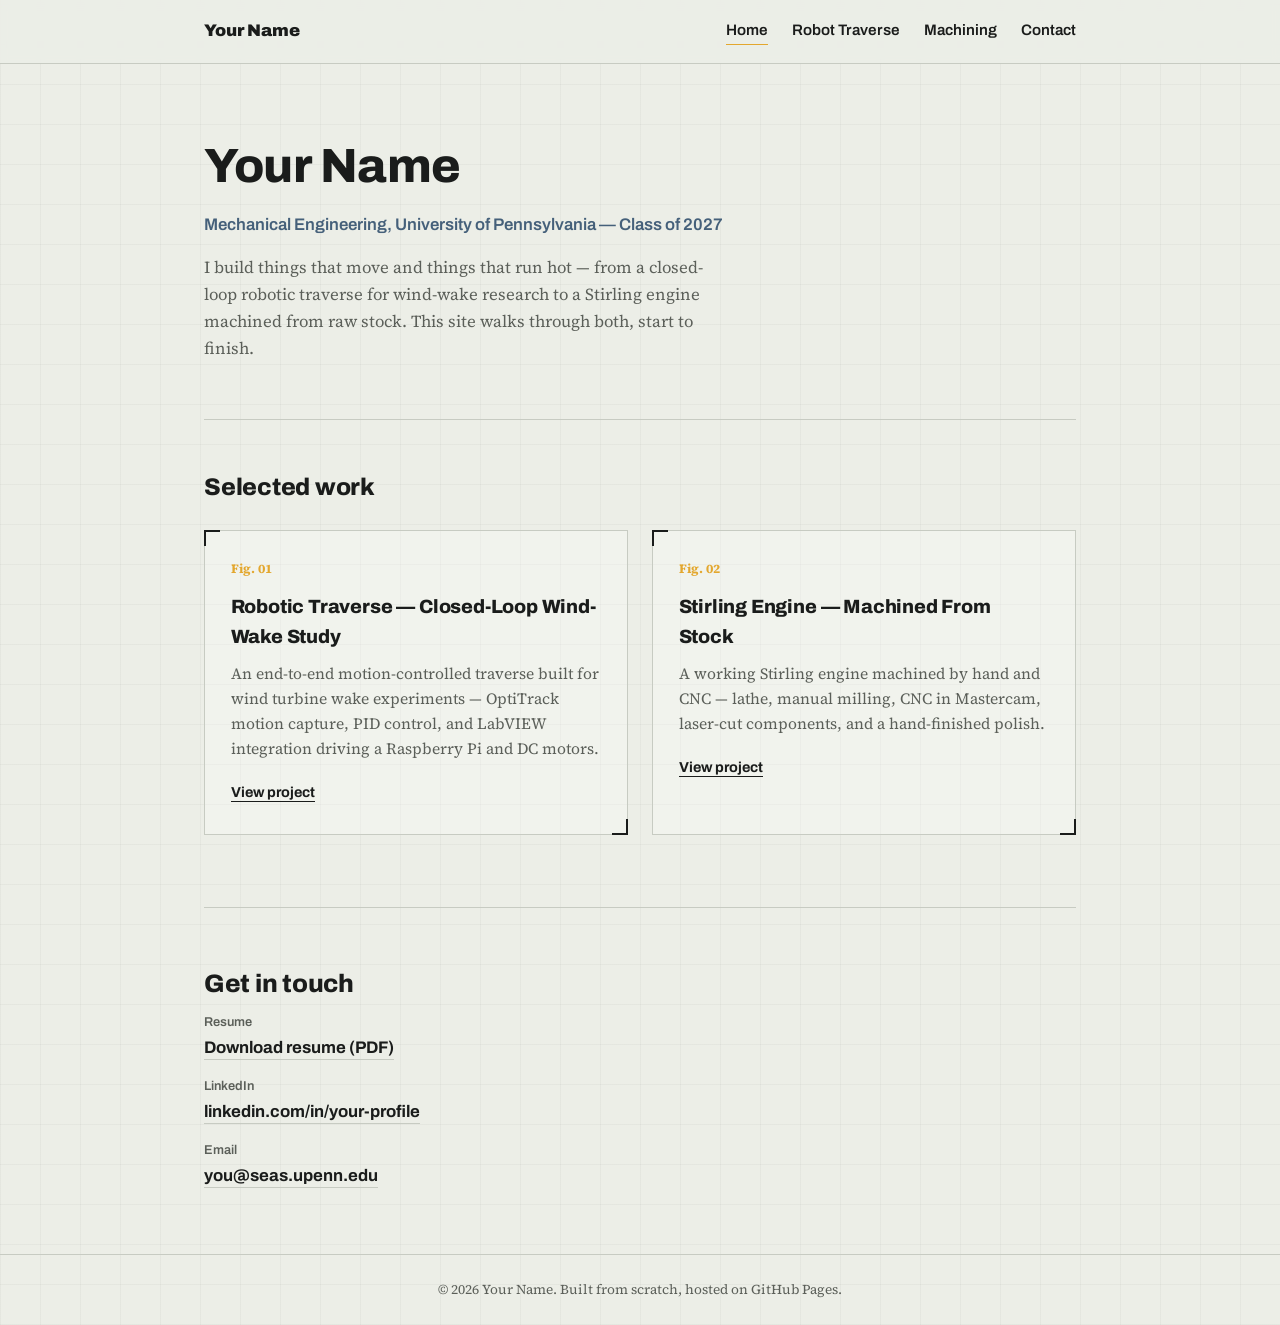
==== index.html @ 00d63936 "Add files via upload" ====
<!DOCTYPE html>
<html lang="en">
<head>
<meta charset="UTF-8">
<meta name="viewport" content="width=device-width, initial-scale=1">
<title>Your Name — Mechanical Engineering Portfolio</title>
<link rel="preconnect" href="https://fonts.googleapis.com">
<link href="https://fonts.googleapis.com/css2?family=Archivo:wght@400;600;700;800;900&family=Source+Serif+4:ital,wght@0,400;0,600;1,400&display=swap" rel="stylesheet">
<link rel="stylesheet" href="styles.css">
</head>
<body>

<header class="site-header">
  <div class="inner">
    <!-- REPLACE: your name -->
    <a class="wordmark" href="index.html">Your Name</a>
    <nav>
      <a href="index.html" aria-current="page">Home</a>
      <a href="robot.html">Robot Traverse</a>
      <a href="machining.html">Machining</a>
      <a href="index.html#contact">Contact</a>
    </nav>
  </div>
</header>

<main>

  <section class="hero">
    <!-- REPLACE: name + tagline + intro -->
    <h1>Your Name</h1>
    <p class="tagline">Mechanical Engineering, University of Pennsylvania — Class of 2027</p>
    <p class="intro">I build things that move and things that run hot — from a closed-loop robotic traverse for wind-wake research to a Stirling engine machined from raw stock. This site walks through both, start to finish.</p>
  </section>

  <section class="section-head">
    <h2>Selected work</h2>
  </section>

  <section class="projects-grid">

    <a class="spec-card" href="robot.html">
      <span class="fig-label">Fig. 01</span>
      <h3>Robotic Traverse — Closed-Loop Wind-Wake Study</h3>
      <!-- REPLACE: one or two sentence summary -->
      <p>An end-to-end motion-controlled traverse built for wind turbine wake experiments — OptiTrack motion capture, PID control, and LabVIEW integration driving a Raspberry Pi and DC motors.</p>
      <span class="card-cta">View project</span>
    </a>

    <a class="spec-card" href="machining.html">
      <span class="fig-label">Fig. 02</span>
      <h3>Stirling Engine — Machined From Stock</h3>
      <!-- REPLACE: one or two sentence summary -->
      <p>A working Stirling engine machined by hand and CNC — lathe, manual milling, CNC in Mastercam, laser-cut components, and a hand-finished polish.</p>
      <span class="card-cta">View project</span>
    </a>

  </section>

  <section class="contact-section" id="contact">
    <h2>Get in touch</h2>
    <ul class="contact-list">
      <li>
        <span class="label">Resume</span>
        <!-- REPLACE href with your resume PDF, e.g. "resume.pdf" -->
        <a href="resume.pdf">Download resume (PDF)</a>
      </li>
      <li>
        <span class="label">LinkedIn</span>
        <!-- REPLACE with your LinkedIn URL -->
        <a href="https://linkedin.com/in/your-profile" target="_blank" rel="noopener">linkedin.com/in/your-profile</a>
      </li>
      <li>
        <span class="label">Email</span>
        <!-- REPLACE with your email -->
        <a href="mailto:you@seas.upenn.edu">you@seas.upenn.edu</a>
      </li>
    </ul>
  </section>

</main>

<footer>&copy; 2026 Your Name. Built from scratch, hosted on GitHub Pages.</footer>

</body>
</html>
---- styles.css ----
/* ---------- Tokens ---------- */
:root{
  --paper:#ECEEE7;
  --paper-2:#E4E7DD;
  --ink:#1A1C1B;
  --ink-soft:#5B5F59;
  --line:#C7CBC2;
  --amber:#E3A72E;
  --steel:#45607A;
  --max:920px;
}

*{box-sizing:border-box;}
html{scroll-behavior:smooth;}
body{
  margin:0;
  background:
    repeating-linear-gradient(0deg, rgba(26,28,27,.035) 0 1px, transparent 1px 40px),
    repeating-linear-gradient(90deg, rgba(26,28,27,.035) 0 1px, transparent 1px 40px),
    var(--paper);
  color:var(--ink);
  font-family:"Source Serif 4", Georgia, serif;
  font-size:1.05rem;
  line-height:1.6;
}
h1,h2,h3,h4,.wordmark,.card-cta,nav a,.tag{
  font-family:"Archivo", Helvetica, Arial, sans-serif;
}
h1,h2,h3{
  font-weight:800;
  letter-spacing:-0.01em;
  margin:0 0 .5rem;
}
p{margin:0 0 1rem; max-width:64ch;}
a{color:var(--ink); text-decoration-color:var(--line);}
a:hover{text-decoration-color:var(--ink);}
:focus-visible{outline:2px solid var(--steel); outline-offset:3px;}

@media (prefers-reduced-motion: reduce){
  html{scroll-behavior:auto;}
  *{transition:none !important; animation:none !important;}
}

/* ---------- Header / nav ---------- */
.site-header{
  border-bottom:1px solid var(--line);
  background:rgba(236,238,231,.9);
  backdrop-filter:blur(4px);
  position:sticky; top:0; z-index:10;
}
.site-header .inner{
  max-width:var(--max);
  margin:0 auto;
  padding:1.1rem 1.5rem;
  display:flex;
  align-items:center;
  justify-content:space-between;
  gap:1rem;
  flex-wrap:wrap;
}
.wordmark{
  font-weight:900;
  font-size:1.05rem;
  text-decoration:none;
}
nav{display:flex; gap:1.5rem; flex-wrap:wrap;}
nav a{
  font-weight:600;
  font-size:.95rem;
  text-decoration:none;
  border-bottom:1px solid transparent;
  padding-bottom:2px;
}
nav a:hover, nav a[aria-current="page"]{border-bottom-color:var(--amber);}

main{max-width:var(--max); margin:0 auto; padding:0 1.5rem;}

/* ---------- Hero ---------- */
.hero{padding:4rem 0 2.5rem; border-bottom:1px solid var(--line);}
.hero h1{font-size:clamp(2.1rem, 5vw, 3rem);}
.hero .tagline{
  font-family:"Archivo", sans-serif;
  font-weight:600;
  color:var(--steel);
  font-size:1.05rem;
  margin-bottom:1rem;
}
.hero p.intro{max-width:58ch; color:var(--ink-soft);}

/* ---------- Section heading ---------- */
.section-head{padding-top:3rem; margin-bottom:1.5rem;}
.section-head h2{font-size:1.5rem;}

/* ---------- Spec-frame cards (technical drawing frame) ---------- */
.projects-grid{
  display:grid;
  grid-template-columns:1fr 1fr;
  gap:1.5rem;
  padding-bottom:3.5rem;
}
.spec-card{
  position:relative;
  display:block;
  border:1px solid var(--line);
  padding:1.75rem 1.6rem;
  text-decoration:none;
  color:var(--ink);
  background:rgba(255,255,255,.25);
}
.spec-card::before,.spec-card::after{
  content:""; position:absolute; width:14px; height:14px;
}
.spec-card::before{top:-1px; left:-1px; border-top:2px solid var(--ink); border-left:2px solid var(--ink);}
.spec-card::after{bottom:-1px; right:-1px; border-bottom:2px solid var(--ink); border-right:2px solid var(--ink);}
.fig-label{
  display:block;
  font-size:.8rem;
  font-weight:700;
  color:var(--amber);
  margin-bottom:.75rem;
}
.spec-card h3{font-size:1.2rem; margin-bottom:.5rem;}
.spec-card p{color:var(--ink-soft); font-size:.98rem; margin-bottom:1.1rem;}
.card-cta{
  font-weight:700;
  font-size:.9rem;
  border-bottom:1px solid var(--ink);
  padding-bottom:1px;
}
.spec-card:hover .card-cta{border-bottom-color:var(--amber);}

/* ---------- Project detail pages ---------- */
.project-head{padding:3rem 0 1rem; border-bottom:1px solid var(--line); margin-bottom:2.5rem;}
.project-head .tag{
  display:inline-block;
  font-size:.78rem;
  font-weight:700;
  color:var(--steel);
  border:1px solid var(--steel);
  padding:.2rem .55rem;
  margin-bottom:1rem;
}
.project-head h1{font-size:clamp(1.8rem, 4vw, 2.4rem);}

figure{margin:0 0 3rem;}
figcaption{
  font-family:"Archivo", sans-serif;
  font-size:.9rem;
  color:var(--ink-soft);
  margin-top:.6rem;
  padding-top:.6rem;
  border-top:1px solid var(--line);
}
.media-placeholder{
  border:1px dashed var(--line);
  background:var(--paper-2);
  aspect-ratio:16/9;
  display:flex;
  align-items:center;
  justify-content:center;
  text-align:center;
  padding:1.5rem;
}
.media-placeholder span{
  font-family:"Archivo", sans-serif;
  font-size:.85rem;
  color:var(--ink-soft);
  max-width:32ch;
}
video, .media-placeholder img{width:100%; height:100%; object-fit:cover; display:block;}

.photo-grid{
  display:grid;
  grid-template-columns:1fr 1fr;
  gap:1.75rem 1.5rem;
  padding-bottom:2rem;
}
.photo-grid .media-placeholder{aspect-ratio:4/3;}

.back-link{
  display:inline-block;
  margin:1rem 0 4rem;
  font-weight:600;
  font-size:.95rem;
  border-bottom:1px solid var(--ink);
}

/* ---------- Contact ---------- */
.contact-section{
  padding:3.5rem 0 4rem;
  border-top:1px solid var(--line);
  margin-top:1rem;
}
.contact-section.standalone{border-top:none; padding-top:3rem;}
.contact-list{list-style:none; margin:0; padding:0; display:flex; flex-direction:column; gap:.9rem;}
.contact-list a{
  font-family:"Archivo", sans-serif;
  font-weight:700;
  font-size:1.05rem;
  text-decoration:none;
  border-bottom:1px solid var(--line);
  padding-bottom:2px;
}
.contact-list a:hover{border-bottom-color:var(--amber);}
.contact-list .label{
  display:block;
  font-family:"Archivo", sans-serif;
  font-size:.8rem;
  color:var(--ink-soft);
  font-weight:600;
  margin-bottom:.15rem;
}

footer{
  border-top:1px solid var(--line);
  padding:1.5rem;
  text-align:center;
  color:var(--ink-soft);
  font-size:.85rem;
}

@media (max-width:640px){
  .projects-grid, .photo-grid{grid-template-columns:1fr;}
}
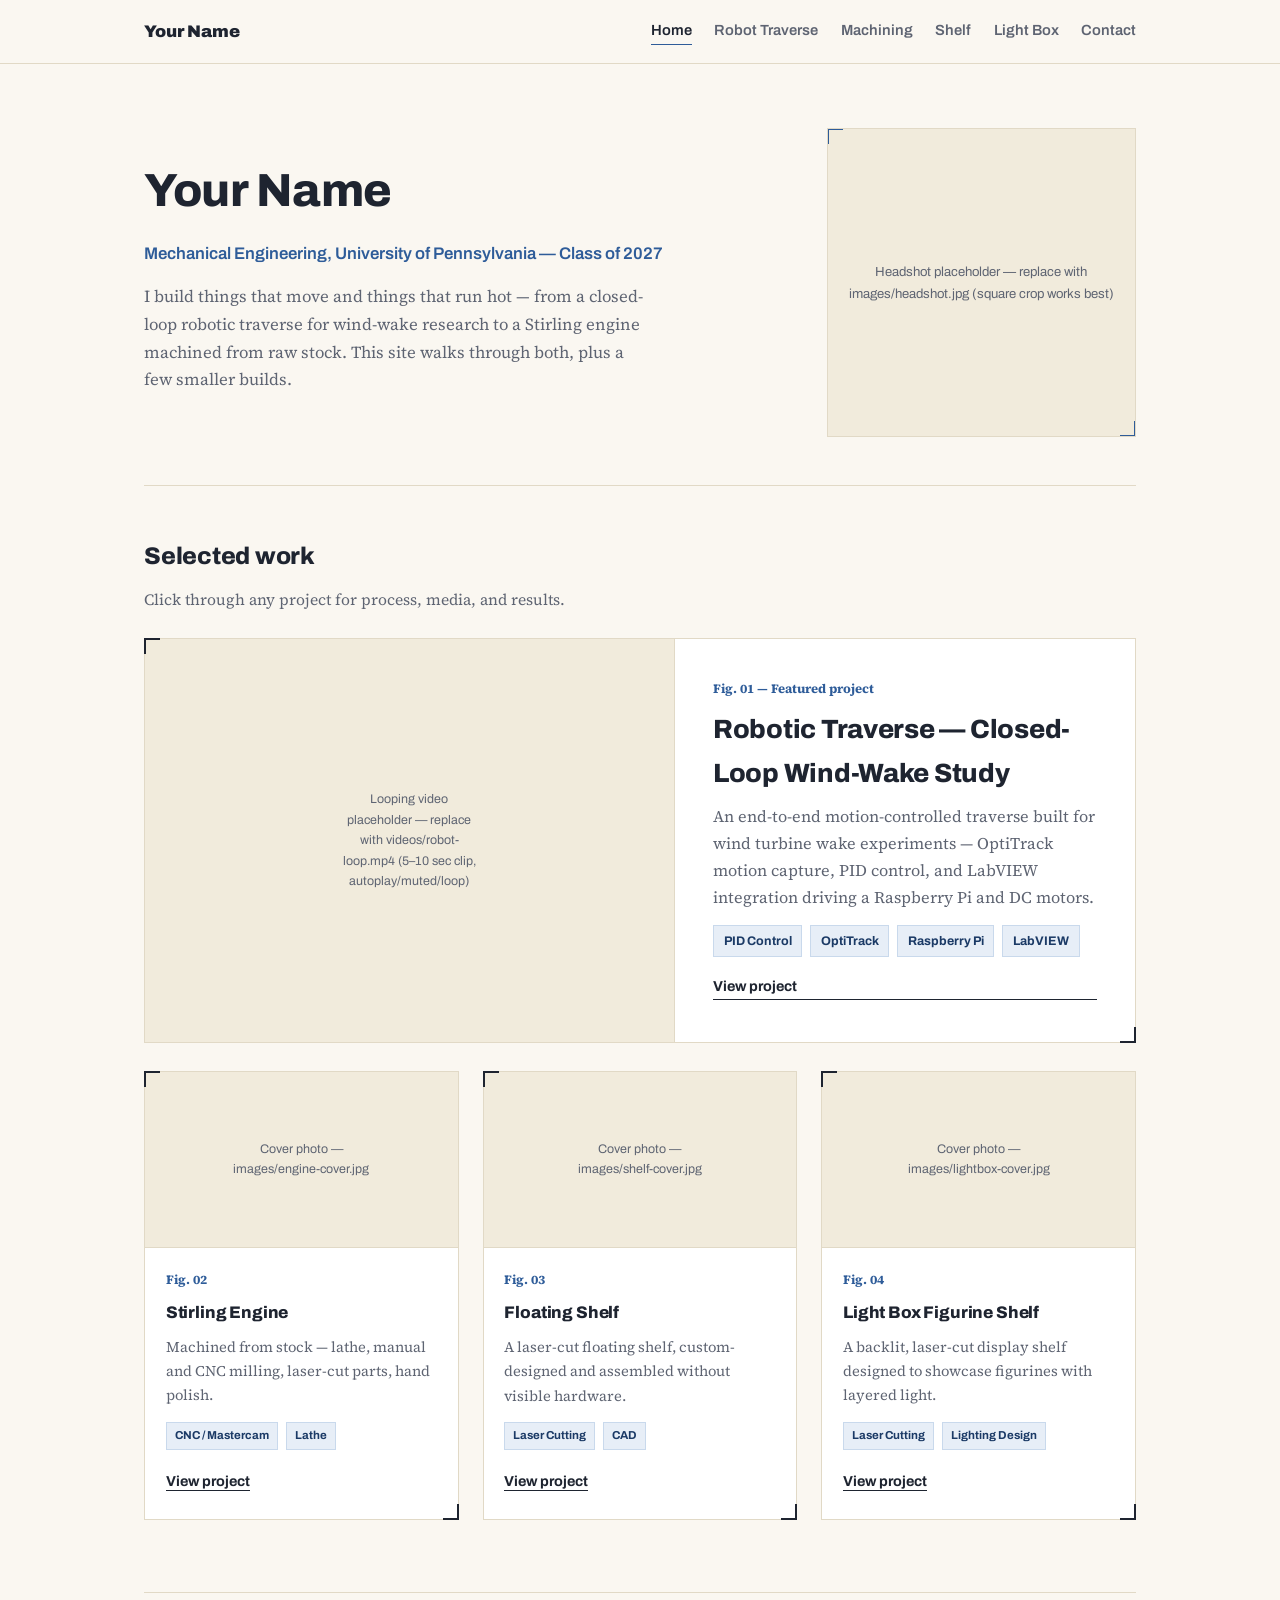
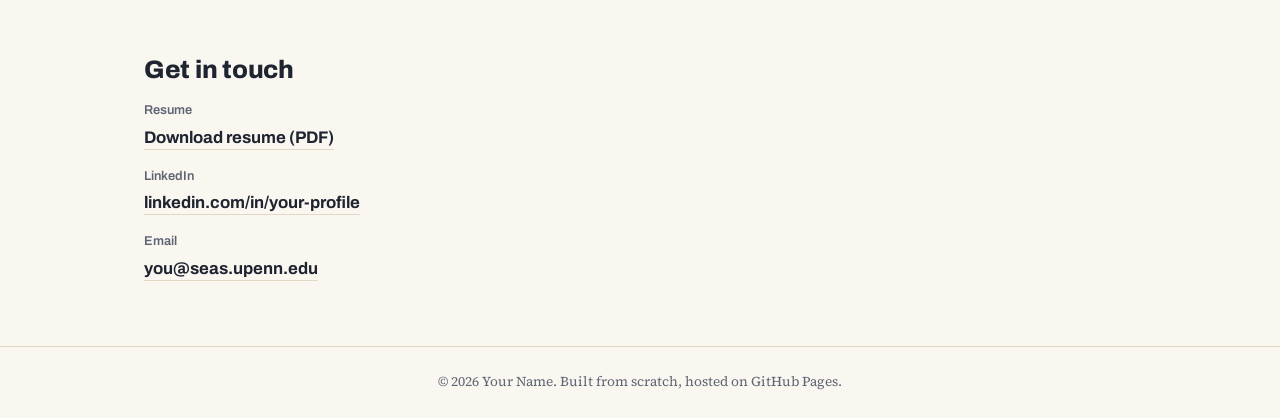
==== commit 37be8aed: "Add files via upload" ====
--- a/index.html
+++ b/index.html
@@ -18,6 +18,8 @@
       <a href="index.html" aria-current="page">Home</a>
       <a href="robot.html">Robot Traverse</a>
       <a href="machining.html">Machining</a>
+      <a href="shelf.html">Shelf</a>
+      <a href="lightbox.html">Light Box</a>
       <a href="index.html#contact">Contact</a>
     </nav>
   </div>
@@ -26,32 +28,115 @@
 <main>
 
   <section class="hero">
-    <!-- REPLACE: name + tagline + intro -->
-    <h1>Your Name</h1>
-    <p class="tagline">Mechanical Engineering, University of Pennsylvania — Class of 2027</p>
-    <p class="intro">I build things that move and things that run hot — from a closed-loop robotic traverse for wind-wake research to a Stirling engine machined from raw stock. This site walks through both, start to finish.</p>
+    <div>
+      <!-- REPLACE: name + tagline + intro -->
+      <h1>Your Name</h1>
+      <p class="tagline">Mechanical Engineering, University of Pennsylvania — Class of 2027</p>
+      <p class="intro">I build things that move and things that run hot — from a closed-loop robotic traverse for wind-wake research to a Stirling engine machined from raw stock. This site walks through both, plus a few smaller builds.</p>
+    </div>
+    <div class="headshot-frame">
+      <!--
+        REPLACE ME: delete the placeholder-text div below and uncomment this line.
+        Put your headshot at images/headshot.jpg
+      -->
+      <!-- <img src="images/headshot.jpg" alt="Portrait of Your Name"> -->
+      <div class="placeholder-text">Headshot placeholder — replace with images/headshot.jpg (square crop works best)</div>
+    </div>
   </section>
 
   <section class="section-head">
     <h2>Selected work</h2>
+    <p>Click through any project for process, media, and results.</p>
   </section>
 
-  <section class="projects-grid">
-
-    <a class="spec-card" href="robot.html">
-      <span class="fig-label">Fig. 01</span>
+  <!-- SPOTLIGHT PROJECT — your flagship. Swap which project sits here if your focus changes. -->
+  <a class="spec-card spotlight-card" href="robot.html">
+    <div class="card-media">
+      <!--
+        REPLACE ME: delete the placeholder-text div below and uncomment this block.
+        A short looping clip works best here — put it at videos/robot-loop.mp4
+      -->
+      <!--
+      <video autoplay muted loop playsinline poster="images/robot-poster.jpg">
+        <source src="videos/robot-loop.mp4" type="video/mp4">
+      </video>
+      -->
+      <div class="placeholder-text">Looping video placeholder — replace with videos/robot-loop.mp4 (5–10 sec clip, autoplay/muted/loop)</div>
+    </div>
+    <div class="spec-card-body">
+      <span class="fig-label">Fig. 01 — Featured project</span>
       <h3>Robotic Traverse — Closed-Loop Wind-Wake Study</h3>
       <!-- REPLACE: one or two sentence summary -->
       <p>An end-to-end motion-controlled traverse built for wind turbine wake experiments — OptiTrack motion capture, PID control, and LabVIEW integration driving a Raspberry Pi and DC motors.</p>
+      <!-- REPLACE: edit/add/remove skill tags for this project -->
+      <ul class="tag-list">
+        <li>PID Control</li>
+        <li>OptiTrack</li>
+        <li>Raspberry Pi</li>
+        <li>LabVIEW</li>
+      </ul>
       <span class="card-cta">View project</span>
+    </div>
+  </a>
+
+  <!-- SMALLER PROJECTS -->
+  <section class="small-grid">
+
+    <a class="spec-card" href="machining.html">
+      <div class="card-media">
+        <!-- REPLACE ME: uncomment once you have the photo at images/engine-cover.jpg -->
+        <!-- <img src="images/engine-cover.jpg" alt="Finished Stirling engine"> -->
+        <div class="placeholder-text">Cover photo — images/engine-cover.jpg</div>
+      </div>
+      <div class="spec-card-body">
+        <span class="fig-label">Fig. 02</span>
+        <h3>Stirling Engine</h3>
+        <!-- REPLACE: one sentence summary -->
+        <p>Machined from stock — lathe, manual and CNC milling, laser-cut parts, hand polish.</p>
+        <ul class="tag-list">
+          <li>CNC / Mastercam</li>
+          <li>Lathe</li>
+        </ul>
+        <span class="card-cta">View project</span>
+      </div>
     </a>
 
-    <a class="spec-card" href="machining.html">
-      <span class="fig-label">Fig. 02</span>
-      <h3>Stirling Engine — Machined From Stock</h3>
-      <!-- REPLACE: one or two sentence summary -->
-      <p>A working Stirling engine machined by hand and CNC — lathe, manual milling, CNC in Mastercam, laser-cut components, and a hand-finished polish.</p>
-      <span class="card-cta">View project</span>
+    <a class="spec-card" href="shelf.html">
+      <div class="card-media">
+        <!-- REPLACE ME: uncomment once you have the photo at images/shelf-cover.jpg -->
+        <!-- <img src="images/shelf-cover.jpg" alt="Laser-cut floating shelf"></div> -->
+        <div class="placeholder-text">Cover photo — images/shelf-cover.jpg</div>
+      </div>
+      <div class="spec-card-body">
+        <span class="fig-label">Fig. 03</span>
+        <h3>Floating Shelf</h3>
+        <!-- REPLACE: one sentence summary -->
+        <p>A laser-cut floating shelf, custom-designed and assembled without visible hardware.</p>
+        <ul class="tag-list">
+          <li>Laser Cutting</li>
+          <li>CAD</li>
+        </ul>
+        <span class="card-cta">View project</span>
+      </div>
+    </a>
+
+    <a class="spec-card" href="lightbox.html">
+      <div class="card-media">
+        <!-- REPLACE ME: uncomment once you have the photo at images/lightbox-cover.jpg -->
+        <!-- <img src="images/lightbox-cover.jpg" alt="Laser-cut light box figurine shelf"></div> -->
+        <div class="placeholder-text">Cover photo — images/lightbox-cover.jpg</div>
+      </div>
+      <div class="spec-card-body">
+        <span class="fig-label">Fig. 04</span>
+        <h3>Light Box Figurine Shelf</h3>
+        <!-- REPLACE: one sentence summary -->
+        <p>A backlit, laser-cut display shelf designed to showcase figurines with layered light.</p>
+        <ul class="tag-list">
+          <li>Laser Cutting</li>
+          <li>Lighting Design</li>
+        </ul>
+        <span class="card-cta">View project</span>
+      </div>
     </a>
 
   </section>
--- a/styles.css
+++ b/styles.css
@@ -1,27 +1,26 @@
 /* ---------- Tokens ---------- */
 :root{
-  --paper:#ECEEE7;
-  --paper-2:#E4E7DD;
-  --ink:#1A1C1B;
-  --ink-soft:#5B5F59;
-  --line:#C7CBC2;
-  --amber:#E3A72E;
-  --steel:#45607A;
-  --max:920px;
+  --paper:#FAF7F1;
+  --paper-2:#F1EBDC;
+  --ink:#1E2430;
+  --ink-soft:#5E6472;
+  --line:#E1D9C6;
+  --blue:#2E5C99;
+  --blue-deep:#1B3A66;
+  --blue-pale:#E7EEF7;
+  --blue-line:#C9D9EC;
+  --max:1040px;
 }
 
 *{box-sizing:border-box;}
 html{scroll-behavior:smooth;}
 body{
   margin:0;
-  background:
-    repeating-linear-gradient(0deg, rgba(26,28,27,.035) 0 1px, transparent 1px 40px),
-    repeating-linear-gradient(90deg, rgba(26,28,27,.035) 0 1px, transparent 1px 40px),
-    var(--paper);
+  background:var(--paper);
   color:var(--ink);
   font-family:"Source Serif 4", Georgia, serif;
   font-size:1.05rem;
-  line-height:1.6;
+  line-height:1.65;
 }
 h1,h2,h3,h4,.wordmark,.card-cta,nav a,.tag{
   font-family:"Archivo", Helvetica, Arial, sans-serif;
@@ -29,12 +28,14 @@
 h1,h2,h3{
   font-weight:800;
   letter-spacing:-0.01em;
-  margin:0 0 .5rem;
-}
-p{margin:0 0 1rem; max-width:64ch;}
-a{color:var(--ink); text-decoration-color:var(--line);}
-a:hover{text-decoration-color:var(--ink);}
-:focus-visible{outline:2px solid var(--steel); outline-offset:3px;}
+  margin:0 0 .6rem;
+  color:var(--ink);
+}
+p{margin:0 0 1.1rem; max-width:64ch;}
+p em{font-style:italic; color:var(--ink-soft);}
+strong{font-weight:700; color:var(--ink);}
+a{color:var(--blue-deep);}
+:focus-visible{outline:2px solid var(--blue); outline-offset:3px;}
 
 @media (prefers-reduced-motion: reduce){
   html{scroll-behavior:auto;}
@@ -44,7 +45,7 @@
 /* ---------- Header / nav ---------- */
 .site-header{
   border-bottom:1px solid var(--line);
-  background:rgba(236,238,231,.9);
+  background:rgba(250,247,241,.92);
   backdrop-filter:blur(4px);
   position:sticky; top:0; z-index:10;
 }
@@ -62,85 +63,192 @@
   font-weight:900;
   font-size:1.05rem;
   text-decoration:none;
-}
-nav{display:flex; gap:1.5rem; flex-wrap:wrap;}
+  color:var(--ink);
+}
+nav{display:flex; gap:1.4rem; flex-wrap:wrap;}
 nav a{
   font-weight:600;
-  font-size:.95rem;
+  font-size:.92rem;
   text-decoration:none;
+  color:var(--ink-soft);
   border-bottom:1px solid transparent;
   padding-bottom:2px;
 }
-nav a:hover, nav a[aria-current="page"]{border-bottom-color:var(--amber);}
+nav a:hover, nav a[aria-current="page"]{border-bottom-color:var(--blue); color:var(--ink);}
 
 main{max-width:var(--max); margin:0 auto; padding:0 1.5rem;}
 
 /* ---------- Hero ---------- */
-.hero{padding:4rem 0 2.5rem; border-bottom:1px solid var(--line);}
-.hero h1{font-size:clamp(2.1rem, 5vw, 3rem);}
+.hero{
+  padding:4rem 0 3rem;
+  border-bottom:1px solid var(--line);
+  display:grid;
+  grid-template-columns:1.35fr .65fr;
+  gap:2.5rem;
+  align-items:center;
+}
+.hero h1{font-size:clamp(2.1rem, 4.5vw, 2.9rem);}
 .hero .tagline{
   font-family:"Archivo", sans-serif;
   font-weight:600;
-  color:var(--steel);
+  color:var(--blue);
   font-size:1.05rem;
   margin-bottom:1rem;
 }
-.hero p.intro{max-width:58ch; color:var(--ink-soft);}
+.hero p.intro{max-width:56ch; color:var(--ink-soft);}
+
+.headshot-frame{
+  position:relative;
+  aspect-ratio:1/1;
+  border:1px solid var(--line);
+  background:var(--paper-2);
+  overflow:hidden;
+}
+.headshot-frame::before,.headshot-frame::after{content:""; position:absolute; width:14px; height:14px;}
+.headshot-frame::before{top:-1px; left:-1px; border-top:2px solid var(--blue); border-left:2px solid var(--blue);}
+.headshot-frame::after{bottom:-1px; right:-1px; border-bottom:2px solid var(--blue); border-right:2px solid var(--blue);}
+.headshot-frame img{width:100%; height:100%; object-fit:cover; display:block;}
+.headshot-frame .placeholder-text{
+  position:absolute; inset:0;
+  display:flex; align-items:center; justify-content:center;
+  text-align:center; padding:1.25rem;
+  font-family:"Archivo", sans-serif;
+  font-size:.82rem; color:var(--ink-soft);
+}
 
 /* ---------- Section heading ---------- */
-.section-head{padding-top:3rem; margin-bottom:1.5rem;}
+.section-head{padding-top:3.2rem; margin-bottom:1.6rem;}
 .section-head h2{font-size:1.5rem;}
-
-/* ---------- Spec-frame cards (technical drawing frame) ---------- */
-.projects-grid{
-  display:grid;
-  grid-template-columns:1fr 1fr;
-  gap:1.5rem;
-  padding-bottom:3.5rem;
-}
+.section-head p{color:var(--ink-soft); font-size:.98rem;}
+
+/* ---------- Skill tags ---------- */
+.tag-list{list-style:none; display:flex; flex-wrap:wrap; gap:.5rem; margin:0 0 1.1rem; padding:0;}
+.tag-list li{
+  font-family:"Archivo", sans-serif;
+  font-size:.78rem;
+  font-weight:700;
+  color:var(--blue-deep);
+  background:var(--blue-pale);
+  border:1px solid var(--blue-line);
+  padding:.28rem .6rem;
+}
+
+/* ---------- Spec-frame cards (project preview) ---------- */
 .spec-card{
   position:relative;
   display:block;
   border:1px solid var(--line);
-  padding:1.75rem 1.6rem;
   text-decoration:none;
   color:var(--ink);
-  background:rgba(255,255,255,.25);
-}
-.spec-card::before,.spec-card::after{
-  content:""; position:absolute; width:14px; height:14px;
-}
+  background:#fff;
+  transition:border-color .15s ease, box-shadow .15s ease;
+}
+.spec-card:hover{border-color:var(--blue); box-shadow:0 4px 18px rgba(30,36,48,.07);}
+.spec-card::before,.spec-card::after{content:""; position:absolute; width:14px; height:14px; z-index:2;}
 .spec-card::before{top:-1px; left:-1px; border-top:2px solid var(--ink); border-left:2px solid var(--ink);}
 .spec-card::after{bottom:-1px; right:-1px; border-bottom:2px solid var(--ink); border-right:2px solid var(--ink);}
+
+.card-media{
+  aspect-ratio:16/9;
+  background:var(--paper-2);
+  border-bottom:1px solid var(--line);
+  display:flex; align-items:center; justify-content:center;
+  overflow:hidden;
+}
+.card-media video, .card-media img{width:100%; height:100%; object-fit:cover; display:block;}
+.card-media .placeholder-text{
+  font-family:"Archivo", sans-serif;
+  font-size:.78rem;
+  color:var(--ink-soft);
+  text-align:center;
+  padding:1.25rem;
+  max-width:26ch;
+}
+
+.spec-card-body{padding:1.6rem 1.6rem 1.75rem;}
 .fig-label{
   display:block;
   font-size:.8rem;
   font-weight:700;
-  color:var(--amber);
-  margin-bottom:.75rem;
+  color:var(--blue);
+  margin-bottom:.6rem;
 }
 .spec-card h3{font-size:1.2rem; margin-bottom:.5rem;}
-.spec-card p{color:var(--ink-soft); font-size:.98rem; margin-bottom:1.1rem;}
+.spec-card p{color:var(--ink-soft); font-size:.98rem; margin-bottom:.9rem;}
 .card-cta{
   font-weight:700;
   font-size:.9rem;
   border-bottom:1px solid var(--ink);
   padding-bottom:1px;
 }
-.spec-card:hover .card-cta{border-bottom-color:var(--amber);}
+.spec-card:hover .card-cta{border-bottom-color:var(--blue); color:var(--blue-deep);}
+
+/* Spotlight (large, featured) project card */
+.spotlight-card{
+  display:grid;
+  grid-template-columns:1.15fr 1fr;
+  margin-bottom:1.75rem;
+}
+.spotlight-card .card-media{aspect-ratio:auto; border-bottom:none; border-right:1px solid var(--line);}
+.spotlight-card .spec-card-body{padding:2.4rem 2.4rem 2.6rem; display:flex; flex-direction:column; justify-content:center;}
+.spotlight-card h3{font-size:1.65rem;}
+.spotlight-card p{font-size:1.02rem;}
+
+/* Smaller project cards grid */
+.small-grid{
+  display:grid;
+  grid-template-columns:repeat(3,1fr);
+  gap:1.5rem;
+  padding-bottom:3.5rem;
+}
+.small-grid h3{font-size:1.05rem;}
+.small-grid p{font-size:.92rem;}
+.small-grid .spec-card-body{padding:1.3rem 1.3rem 1.5rem;}
+.small-grid .tag-list li{font-size:.72rem; padding:.2rem .5rem;}
 
 /* ---------- Project detail pages ---------- */
-.project-head{padding:3rem 0 1rem; border-bottom:1px solid var(--line); margin-bottom:2.5rem;}
+.project-head{padding:3rem 0 1.5rem; border-bottom:1px solid var(--line); margin-bottom:2.5rem;}
 .project-head .tag{
   display:inline-block;
   font-size:.78rem;
   font-weight:700;
-  color:var(--steel);
-  border:1px solid var(--steel);
-  padding:.2rem .55rem;
+  color:var(--blue);
+  border:1px solid var(--blue);
+  padding:.22rem .6rem;
   margin-bottom:1rem;
 }
 .project-head h1{font-size:clamp(1.8rem, 4vw, 2.4rem);}
+
+/* Writing template: problem / approach / build / results */
+.brief{padding-bottom:1rem;}
+.brief-block{
+  padding:1.75rem 0;
+  border-bottom:1px solid var(--line);
+}
+.brief-block:first-child{padding-top:0;}
+.brief-block h2{
+  font-size:1.15rem;
+  display:flex;
+  align-items:baseline;
+  gap:.6rem;
+}
+.brief-block h2 .step-index{
+  font-family:"Archivo", sans-serif;
+  font-weight:700;
+  font-size:.85rem;
+  color:var(--blue);
+}
+.brief-block p{color:var(--ink);}
+.brief-block .hint{
+  font-family:"Archivo", sans-serif;
+  font-size:.82rem;
+  font-style:normal;
+  color:var(--ink-soft);
+  background:var(--paper-2);
+  border-left:2px solid var(--blue);
+  padding:.6rem .8rem;
+  margin:0 0 .9rem;
+}
 
 figure{margin:0 0 3rem;}
 figcaption{
@@ -182,8 +290,10 @@
   margin:1rem 0 4rem;
   font-weight:600;
   font-size:.95rem;
+  color:var(--ink);
   border-bottom:1px solid var(--ink);
 }
+.back-link:hover{border-bottom-color:var(--blue); color:var(--blue-deep);}
 
 /* ---------- Contact ---------- */
 .contact-section{
@@ -198,10 +308,11 @@
   font-weight:700;
   font-size:1.05rem;
   text-decoration:none;
+  color:var(--ink);
   border-bottom:1px solid var(--line);
   padding-bottom:2px;
 }
-.contact-list a:hover{border-bottom-color:var(--amber);}
+.contact-list a:hover{border-bottom-color:var(--blue); color:var(--blue-deep);}
 .contact-list .label{
   display:block;
   font-family:"Archivo", sans-serif;
@@ -219,6 +330,16 @@
   font-size:.85rem;
 }
 
-@media (max-width:640px){
-  .projects-grid, .photo-grid{grid-template-columns:1fr;}
-}
+@media (max-width:860px){
+  .spotlight-card{grid-template-columns:1fr;}
+  .spotlight-card .card-media{border-right:none; border-bottom:1px solid var(--line); aspect-ratio:16/9;}
+  .small-grid{grid-template-columns:1fr 1fr;}
+}
+@media (max-width:700px){
+  .hero{grid-template-columns:1fr;}
+  .headshot-frame{max-width:220px;}
+  .photo-grid{grid-template-columns:1fr;}
+}
+@media (max-width:560px){
+  .small-grid{grid-template-columns:1fr;}
+}
